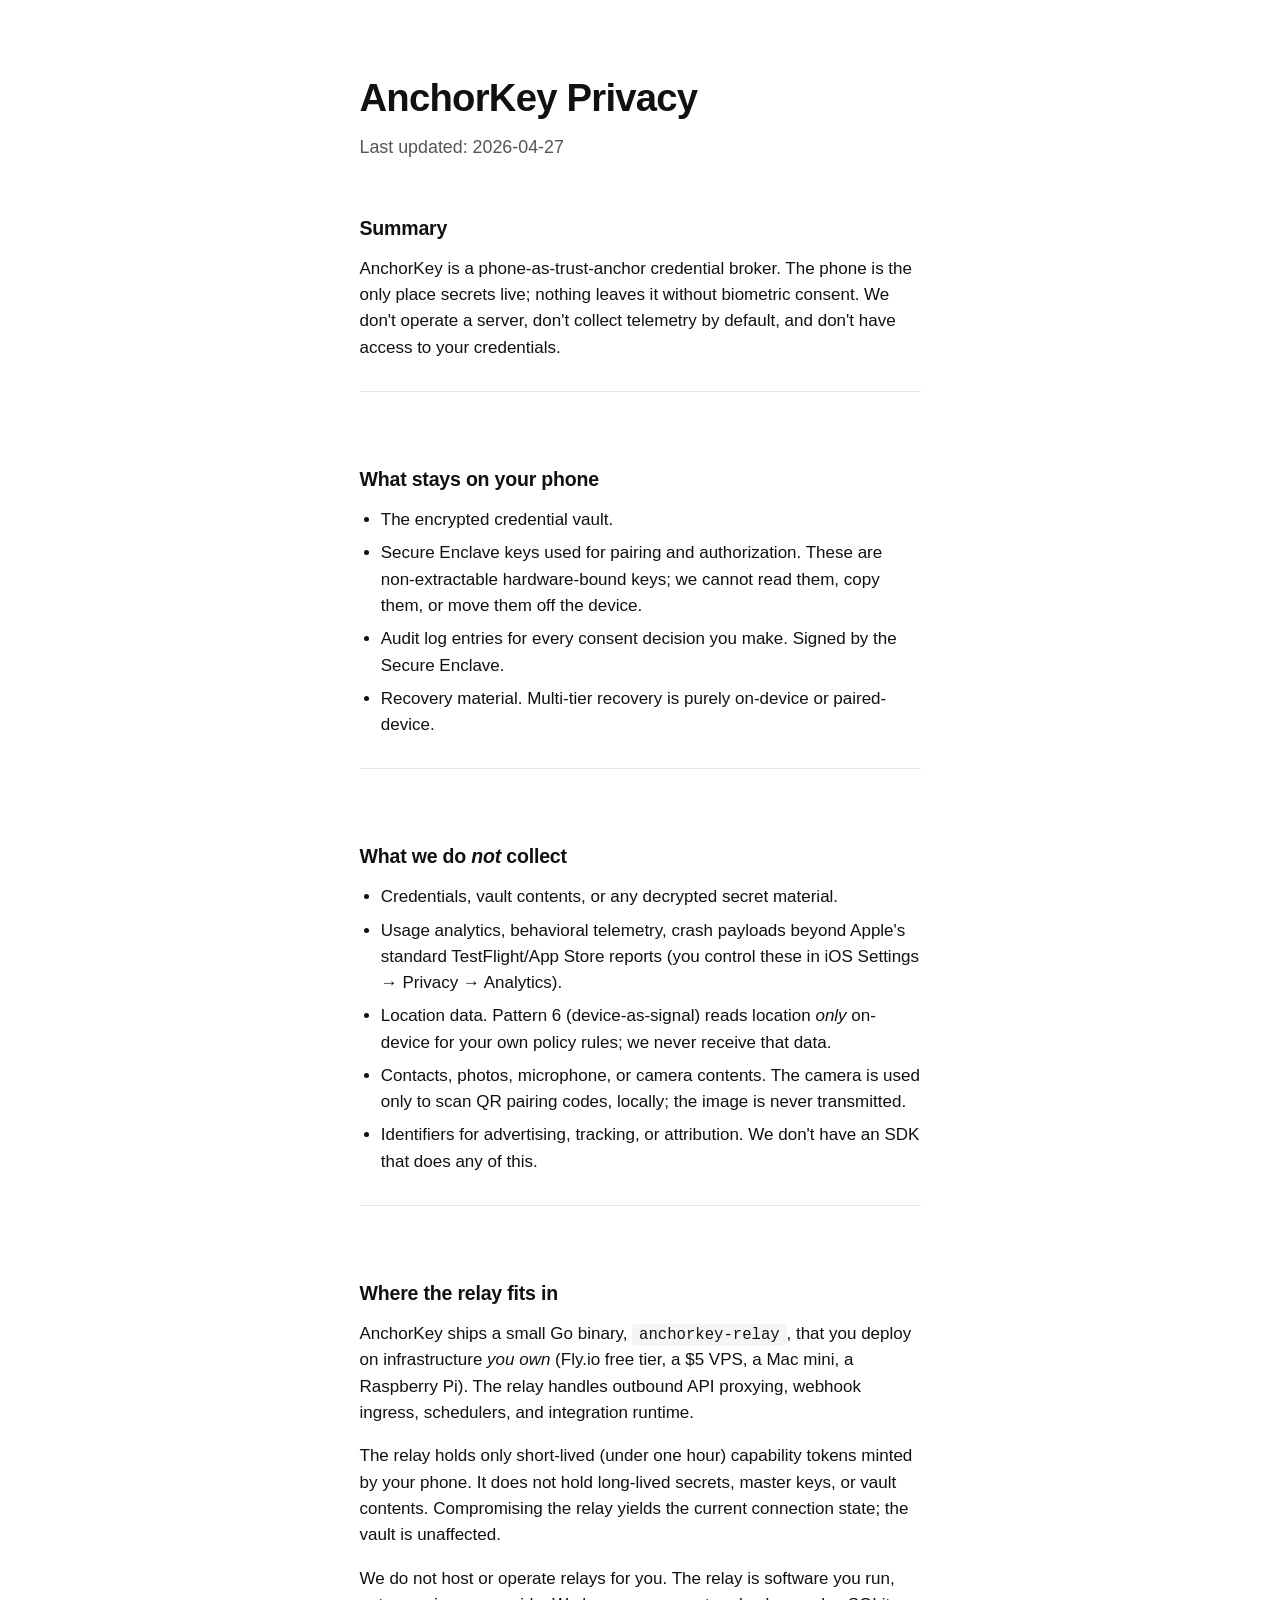
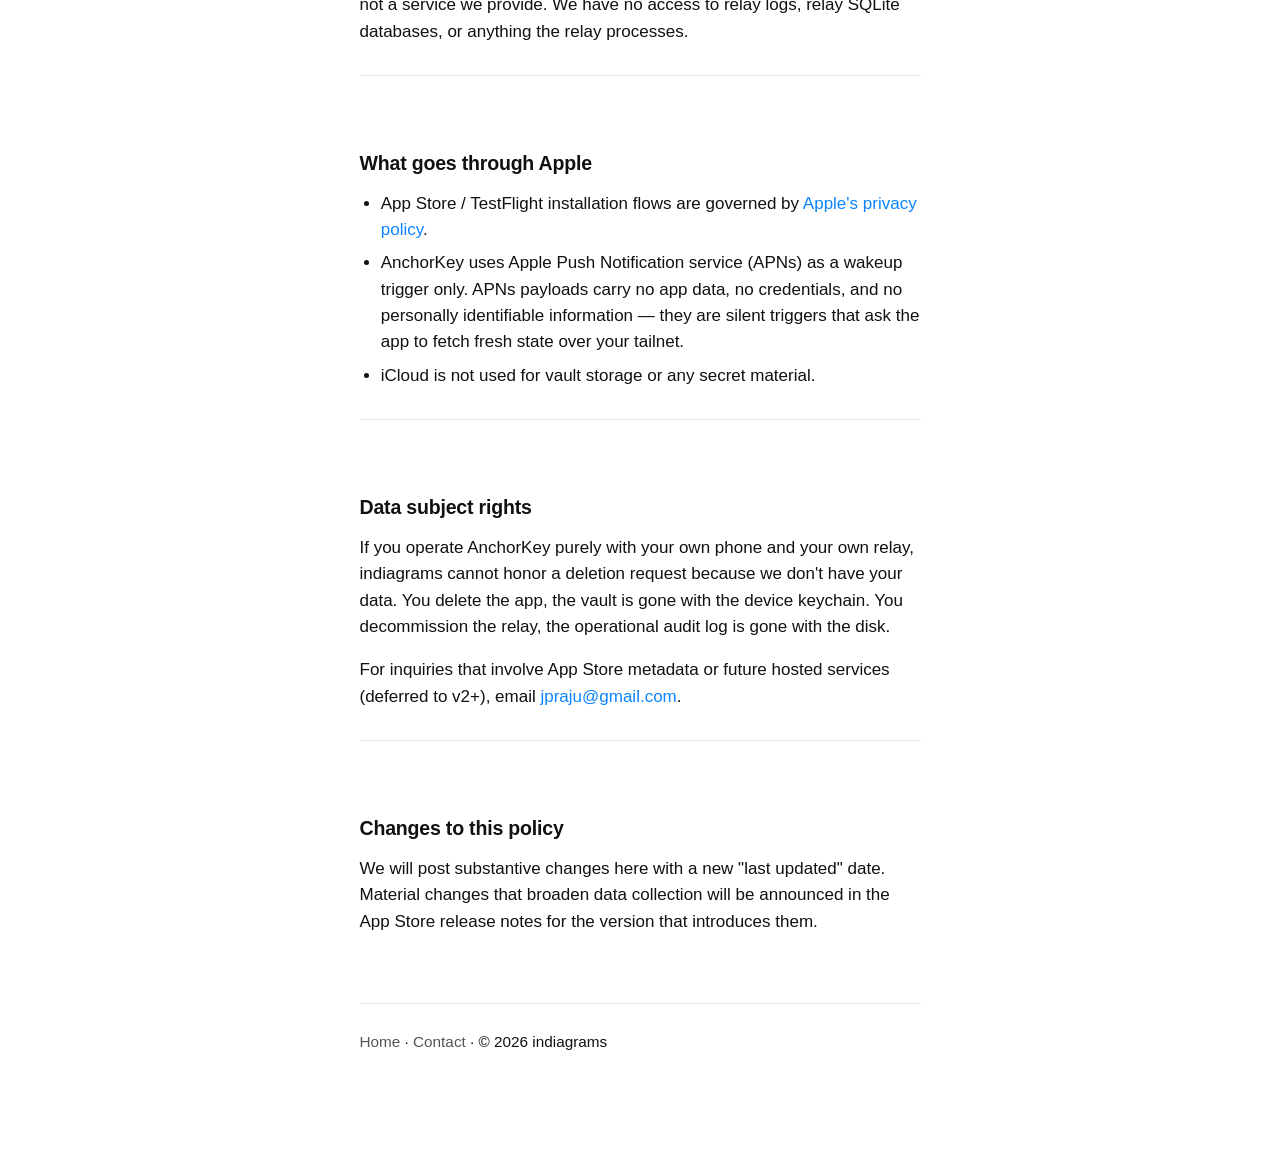
==== privacy.html @ 7e4a4281 "Initial: landing + privacy pages Static HTML for anchorkey.io. Two pages:   - index.html: landing, d" ====
<!doctype html>
<html lang="en">
<head>
  <meta charset="utf-8">
  <meta name="viewport" content="width=device-width,initial-scale=1">
  <title>AnchorKey — Privacy</title>
  <meta name="description" content="Privacy policy for AnchorKey. The phone is the only place secrets live; nothing leaves it without biometric consent.">
  <link rel="icon" href="/favicon.svg" type="image/svg+xml">
  <link rel="stylesheet" href="/styles.css">
</head>
<body>
  <main>
    <header>
      <h1>AnchorKey Privacy</h1>
      <p class="tagline">Last updated: 2026-04-27</p>
    </header>

    <section>
      <h2>Summary</h2>
      <p>
        AnchorKey is a phone-as-trust-anchor credential broker. The phone is
        the only place secrets live; nothing leaves it without biometric
        consent. We don't operate a server, don't collect telemetry by
        default, and don't have access to your credentials.
      </p>
    </section>

    <section>
      <h2>What stays on your phone</h2>
      <ul>
        <li>The encrypted credential vault.</li>
        <li>Secure Enclave keys used for pairing and authorization. These are non-extractable hardware-bound keys; we cannot read them, copy them, or move them off the device.</li>
        <li>Audit log entries for every consent decision you make. Signed by the Secure Enclave.</li>
        <li>Recovery material. Multi-tier recovery is purely on-device or paired-device.</li>
      </ul>
    </section>

    <section>
      <h2>What we do <em>not</em> collect</h2>
      <ul>
        <li>Credentials, vault contents, or any decrypted secret material.</li>
        <li>Usage analytics, behavioral telemetry, crash payloads beyond Apple's standard TestFlight/App Store reports (you control these in iOS Settings → Privacy → Analytics).</li>
        <li>Location data. Pattern 6 (device-as-signal) reads location <em>only</em> on-device for your own policy rules; we never receive that data.</li>
        <li>Contacts, photos, microphone, or camera contents. The camera is used only to scan QR pairing codes, locally; the image is never transmitted.</li>
        <li>Identifiers for advertising, tracking, or attribution. We don't have an SDK that does any of this.</li>
      </ul>
    </section>

    <section>
      <h2>Where the relay fits in</h2>
      <p>
        AnchorKey ships a small Go binary, <code>anchorkey-relay</code>, that
        you deploy on infrastructure <em>you own</em> (Fly.io free tier, a $5
        VPS, a Mac mini, a Raspberry Pi). The relay handles outbound API
        proxying, webhook ingress, schedulers, and integration runtime.
      </p>
      <p>
        The relay holds only short-lived (under one hour) capability tokens
        minted by your phone. It does not hold long-lived secrets, master
        keys, or vault contents. Compromising the relay yields the current
        connection state; the vault is unaffected.
      </p>
      <p>
        We do not host or operate relays for you. The relay is software you
        run, not a service we provide. We have no access to relay logs, relay
        SQLite databases, or anything the relay processes.
      </p>
    </section>

    <section>
      <h2>What goes through Apple</h2>
      <ul>
        <li>App Store / TestFlight installation flows are governed by <a href="https://www.apple.com/legal/privacy/">Apple's privacy policy</a>.</li>
        <li>AnchorKey uses Apple Push Notification service (APNs) as a wakeup trigger only. APNs payloads carry no app data, no credentials, and no personally identifiable information — they are silent triggers that ask the app to fetch fresh state over your tailnet.</li>
        <li>iCloud is not used for vault storage or any secret material.</li>
      </ul>
    </section>

    <section>
      <h2>Data subject rights</h2>
      <p>
        If you operate AnchorKey purely with your own phone and your own
        relay, indiagrams cannot honor a deletion request because we don't
        have your data. You delete the app, the vault is gone with the device
        keychain. You decommission the relay, the operational audit log is
        gone with the disk.
      </p>
      <p>
        For inquiries that involve App Store metadata or future hosted
        services (deferred to v2+), email
        <a href="mailto:jpraju@gmail.com">jpraju@gmail.com</a>.
      </p>
    </section>

    <section>
      <h2>Changes to this policy</h2>
      <p>
        We will post substantive changes here with a new "last updated" date.
        Material changes that broaden data collection will be announced in
        the App Store release notes for the version that introduces them.
      </p>
    </section>

    <footer>
      <p>
        <a href="/">Home</a> ·
        <a href="mailto:jpraju@gmail.com">Contact</a> ·
        © 2026 indiagrams
      </p>
    </footer>
  </main>
</body>
</html>
---- styles.css ----
/* AnchorKey site — minimal, readable, no JS, no fonts loaded externally. */

:root {
  --fg: #111;
  --fg-soft: #555;
  --bg: #fff;
  --accent: #0a84ff;
  --rule: #e7e7e9;
  --code-bg: #f5f5f7;
  --max-w: 36rem;
}

@media (prefers-color-scheme: dark) {
  :root {
    --fg: #f2f2f7;
    --fg-soft: #b8b8c0;
    --bg: #0d0d10;
    --accent: #5ac8fa;
    --rule: #2c2c2e;
    --code-bg: #1c1c1e;
  }
}

* { box-sizing: border-box; }

html, body {
  margin: 0;
  padding: 0;
  background: var(--bg);
  color: var(--fg);
  font-family: -apple-system, BlinkMacSystemFont, "SF Pro Text", "Helvetica Neue", Arial, sans-serif;
  font-size: 17px;
  line-height: 1.55;
  -webkit-font-smoothing: antialiased;
}

main {
  max-width: var(--max-w);
  margin: 0 auto;
  padding: 4rem 1.5rem 6rem;
}

header {
  margin-bottom: 3rem;
}

h1 {
  font-size: 2.25rem;
  font-weight: 700;
  letter-spacing: -0.02em;
  margin: 0 0 0.4rem;
}

h2 {
  font-size: 1.15rem;
  font-weight: 600;
  letter-spacing: -0.01em;
  margin: 2.5rem 0 0.75rem;
}

p, ul {
  margin: 0 0 1rem;
  color: var(--fg);
}

ul {
  padding-left: 1.25rem;
}

li {
  margin-bottom: 0.4rem;
}

.tagline {
  color: var(--fg-soft);
  font-size: 1.05rem;
  margin: 0;
}

.constraint {
  font-weight: 600;
  font-size: 1.05rem;
  border-left: 3px solid var(--accent);
  padding: 0.25rem 0 0.25rem 0.9rem;
  margin: 0.5rem 0 1rem;
}

a {
  color: var(--accent);
  text-decoration: none;
}

a:hover {
  text-decoration: underline;
}

code {
  background: var(--code-bg);
  padding: 0.1rem 0.4rem;
  border-radius: 4px;
  font-family: ui-monospace, "SF Mono", Menlo, Consolas, monospace;
  font-size: 0.92em;
}

section {
  border-top: 1px solid var(--rule);
  padding-top: 1.75rem;
  margin-top: 1.75rem;
}

section:first-of-type {
  border-top: 0;
  padding-top: 0;
  margin-top: 0;
}

footer {
  margin-top: 4rem;
  padding-top: 1.5rem;
  border-top: 1px solid var(--rule);
  color: var(--fg-soft);
  font-size: 0.9rem;
}

footer a {
  color: var(--fg-soft);
}
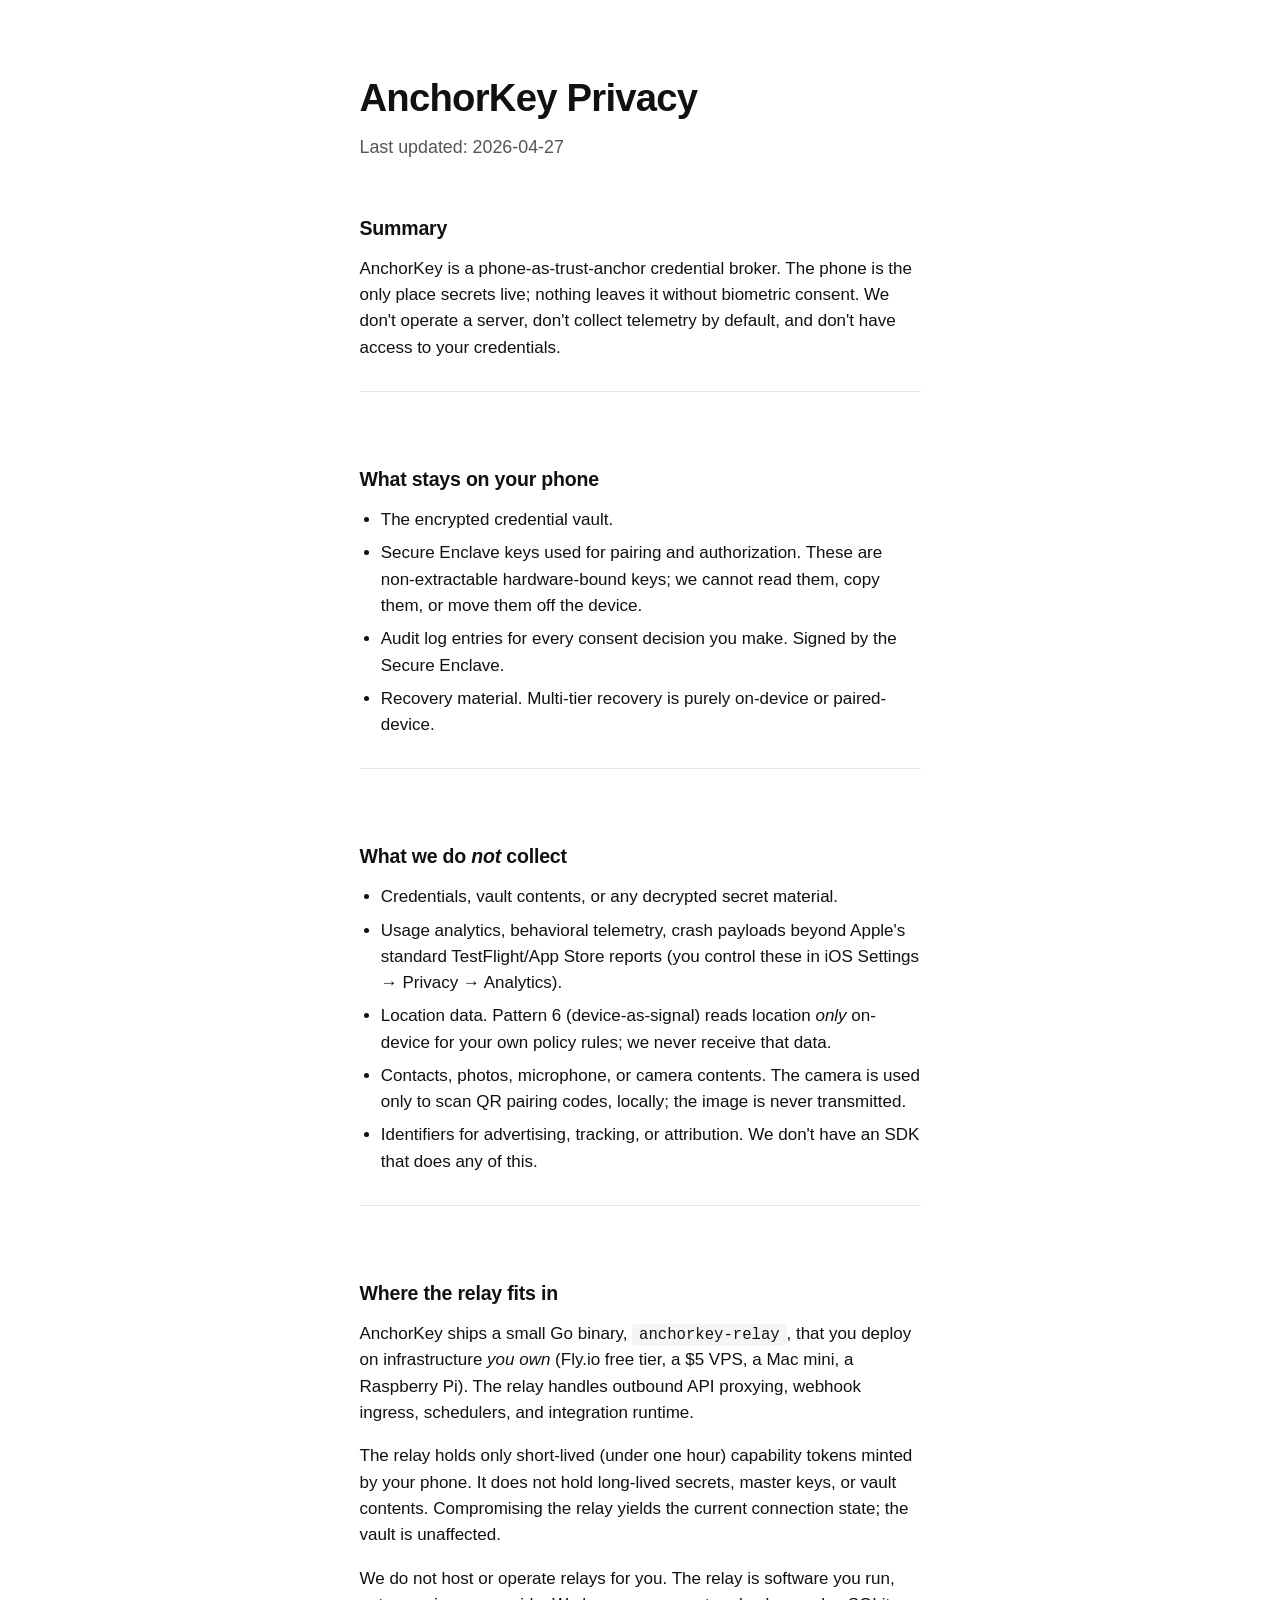
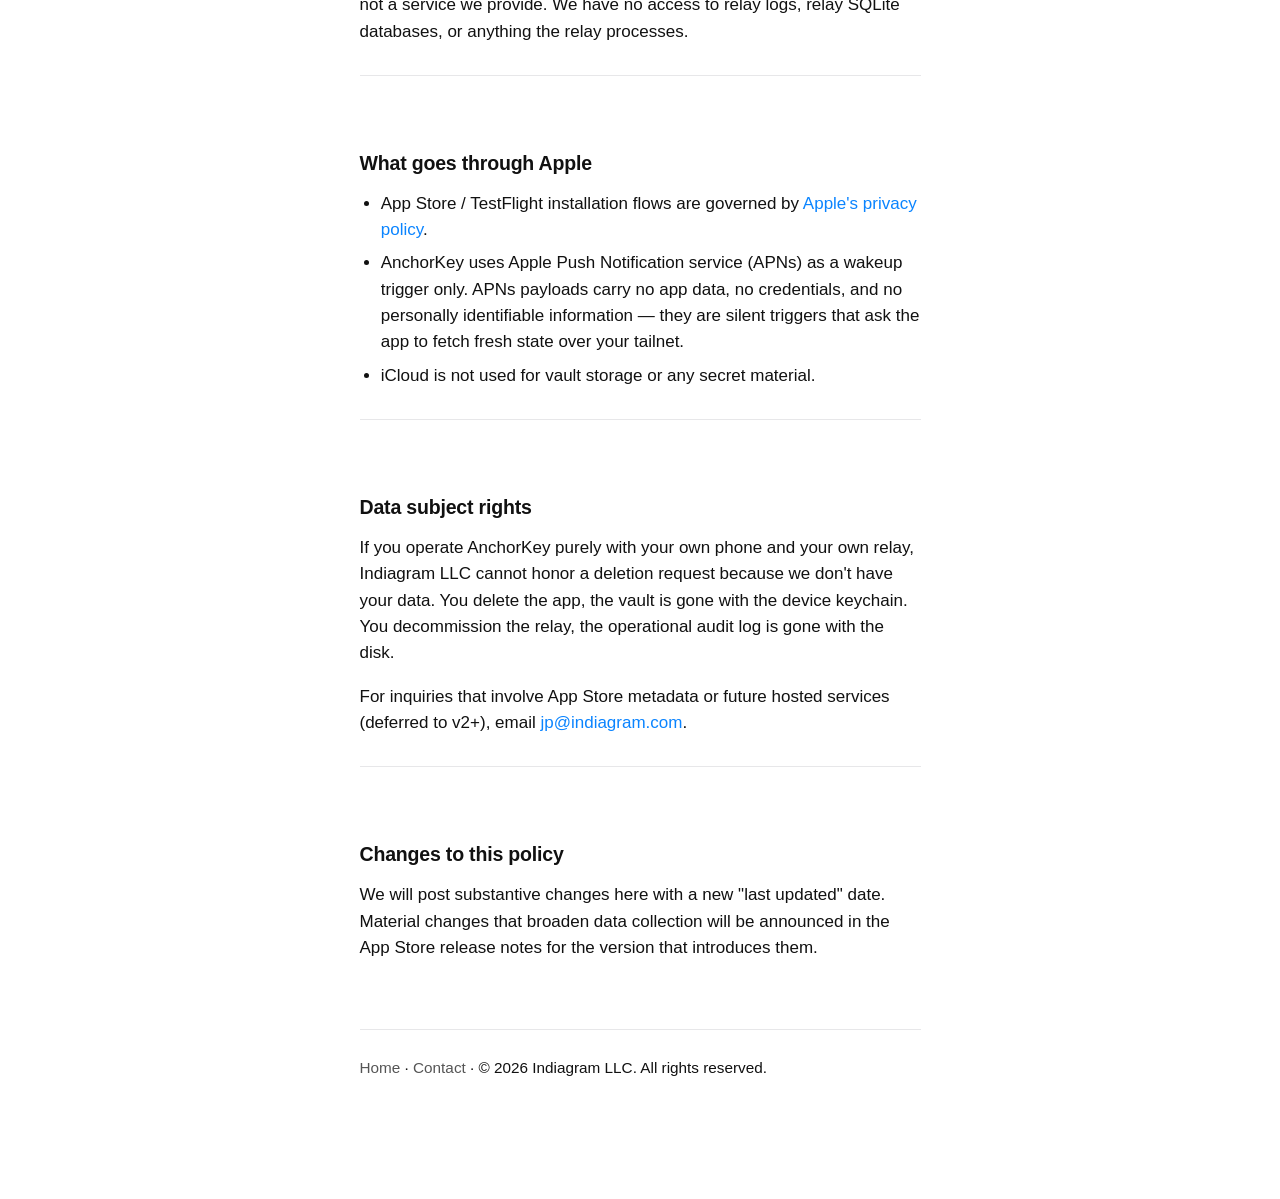
==== commit df496ede: "Use Indiagram LLC in footers + jp@indiagram.com for contact" ====
--- a/privacy.html
+++ b/privacy.html
@@ -80,7 +80,7 @@
       <h2>Data subject rights</h2>
       <p>
         If you operate AnchorKey purely with your own phone and your own
-        relay, indiagrams cannot honor a deletion request because we don't
+        relay, Indiagram LLC cannot honor a deletion request because we don't
         have your data. You delete the app, the vault is gone with the device
         keychain. You decommission the relay, the operational audit log is
         gone with the disk.
@@ -88,7 +88,7 @@
       <p>
         For inquiries that involve App Store metadata or future hosted
         services (deferred to v2+), email
-        <a href="mailto:jpraju@gmail.com">jpraju@gmail.com</a>.
+        <a href="mailto:jp@indiagram.com">jp@indiagram.com</a>.
       </p>
     </section>
 
@@ -104,8 +104,8 @@
     <footer>
       <p>
         <a href="/">Home</a> ·
-        <a href="mailto:jpraju@gmail.com">Contact</a> ·
-        © 2026 indiagrams
+        <a href="mailto:jp@indiagram.com">Contact</a> ·
+        © 2026 Indiagram LLC. All rights reserved.
       </p>
     </footer>
   </main>
